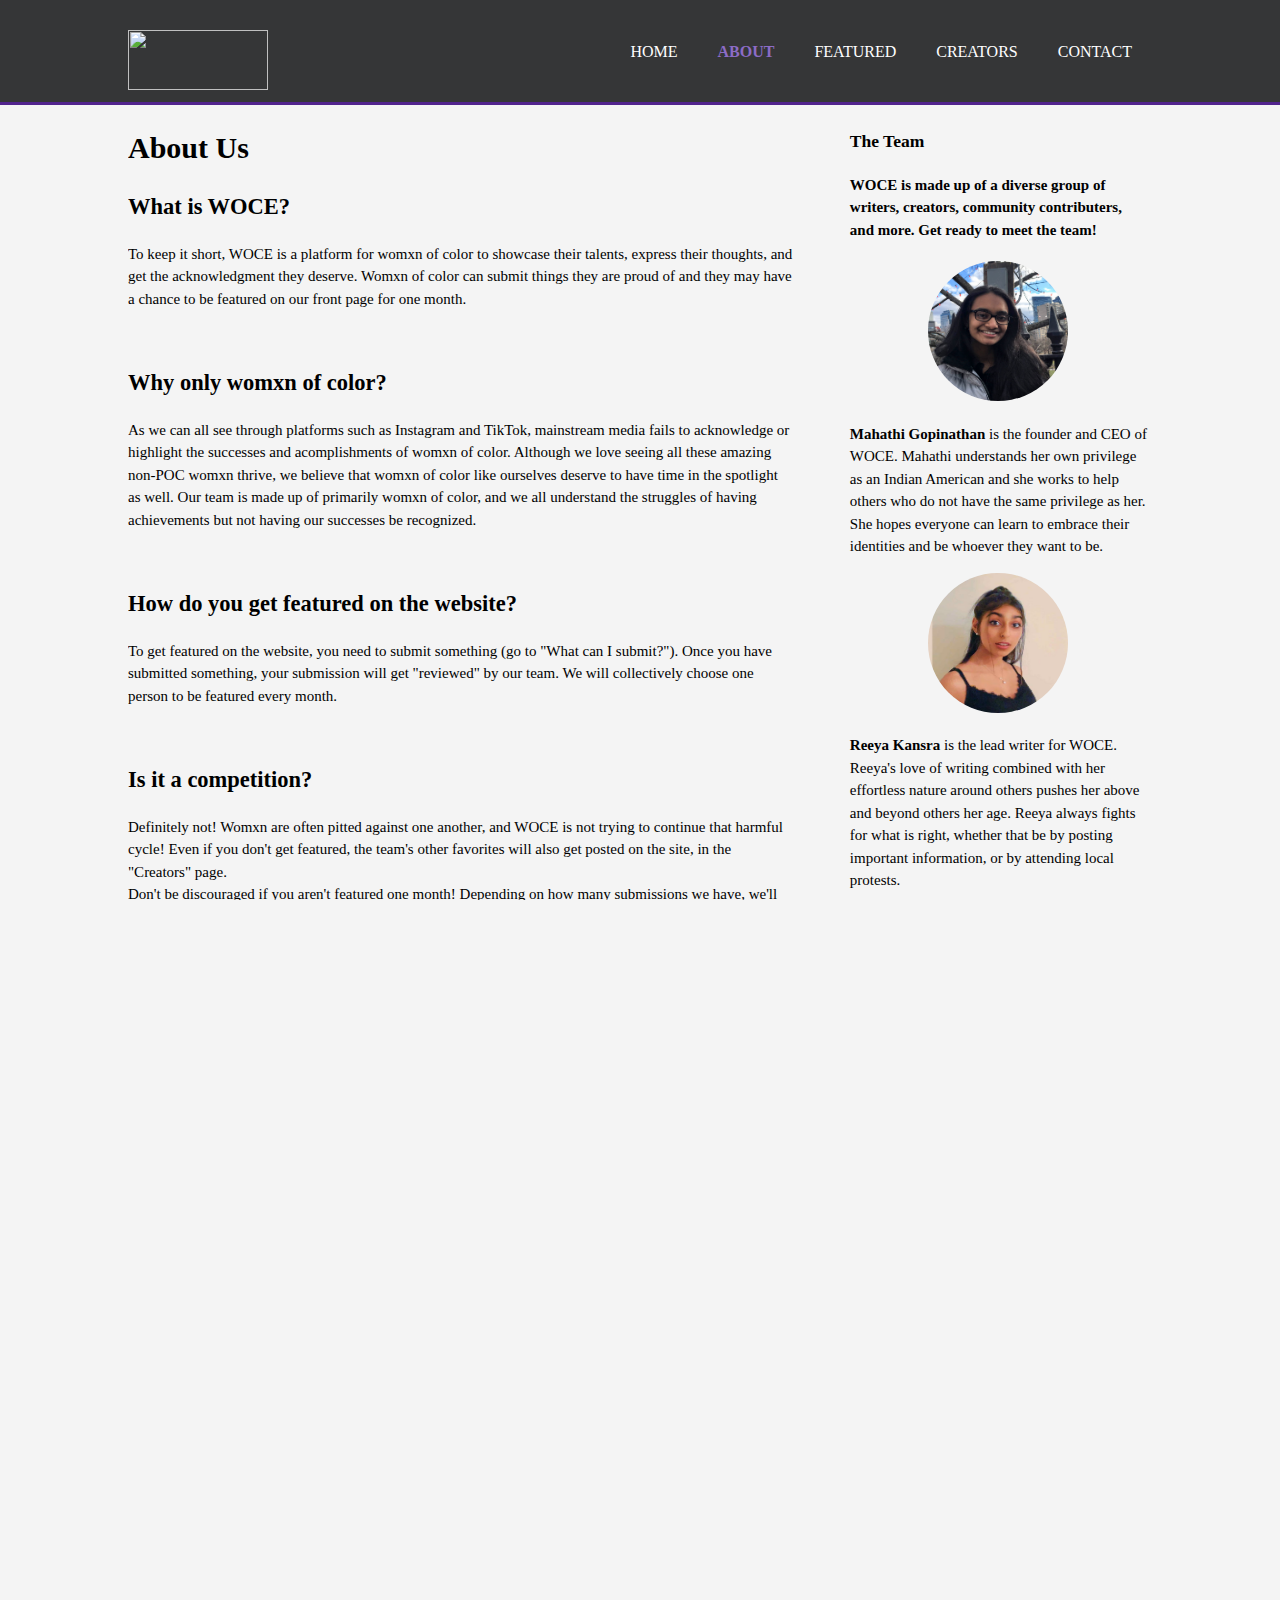
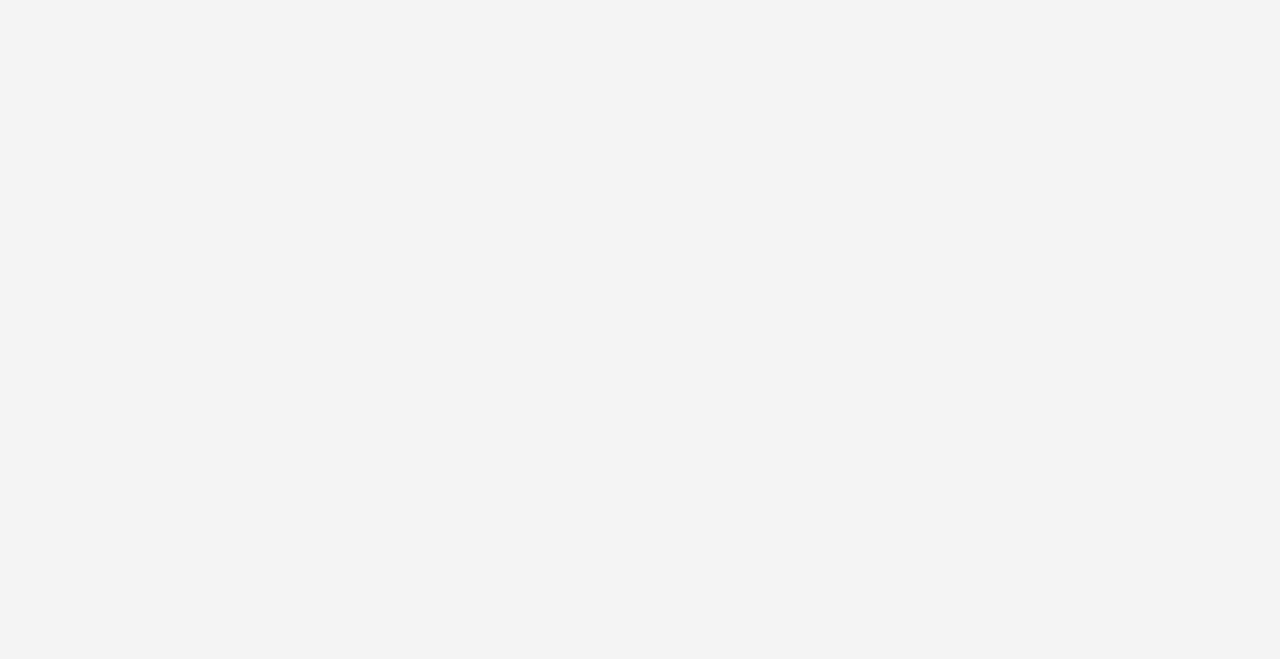
==== about.html @ 63037278 "fix css" ====
<!DOCTYPE html>
<html>
    <head>
        <meta charset="utf-8">
        <meta name="viewport" content="width=device-width">
        <meta name="description" content="WOCE.">
        <meta name="author" content="Mahathi Gopinathan">
        <title>WOCE. | About</title>
        <link rel="stylesheet" href="styles.css">
    </head>
    <body>
        <header>
            <div class="container">
                <div id="branding">
                    <a href="index.html">
                    <h1><img src="finlogo.png" height="60" width="140"></a></h1>
                </div>
                <nav>
                    <ul>
                        <li><a href="index.html">Home</a></li>
                        <li class="current"><a href="about.html">About</a></li>
                        <li><a href="featured.html">Featured</a></li>
                        <li><a href="creators.html">Creators</a></li>
                        <li><a href="contact.html">Contact</a></li>
                        
                    </ul>
                </nav>
            </div>
        </header>

        <section class="main">
            <div class="container">
                <article id="main-col">
                    <h1 class="page-title">
                        About Us
                    </h1>

                    <h2>What is WOCE?</h2>
        <p>To keep it short, WOCE is a platform for womxn of color to showcase their talents, express their thoughts, and get the acknowledgment they deserve. Womxn of color can submit things they are proud of and they may have a chance to be featured on our front page for one month.</p>
        <br>
                    <h2>Why only womxn of color?</h2>
        <p>As we can all see through platforms such as Instagram and TikTok, mainstream media fails to acknowledge or highlight the successes and acomplishments of womxn of color. Although we love seeing all these amazing non-POC womxn thrive, we believe that womxn of color like ourselves deserve to have time in the spotlight as well. Our team is made up of primarily womxn of color, and we all understand the struggles of having achievements but not having our successes be recognized.</p>
        <br>
        <h2>How do you get featured on the website?</h2>
        <p>To get featured on the website, you need to submit something (go to "What can I submit?"). Once you have submitted something, your submission will get "reviewed" by our team. We will collectively choose one person to be featured every month.</p>
        <br>
        <h2>Is it a competition?</h2>
        <p>Definitely not! Womxn are often pitted against one another, and WOCE is not trying to continue that harmful cycle! Even if you don't get featured, the team's other favorites will also get posted on the site, in the "Creators" page. <br>
            Don't be discouraged if you aren't featured one month! Depending on how many submissions we have, we'll be trying to not repeat the same person two months in a row.</p>
            <br>
        <h2>Who can submit?</h2>
        <p>Anyone can submit, regardless of their race or gender. Women of color will be the ones who are most likely to be featured (and non-binary, genderqueer, gender fluid, and gender neutral individuals). To have a higher chance of being featured, check out our <a href="https://www.instagram.com/woce.womxn/">Instagram page</a> for prompts, topics, and more!</p>
        <br>
        <h2>What can I submit?</h2>
        <p>You can submit almost anything that you are proud of! As long as you feel your submission best represents you, your culture, however you identify yourself, or your accomplishments, all of your submissions are valid! Here are some examples: <br><br>
        - Writing (i.e. articles, poems, essays, etc.) <br>
    - Videos (i.e. dancing, singing, playing instruments, drawing/painting, playing sports, etc.) <br>
- Audio files (i.e. recordings of you singing, recordings of you playing instruments, interviews, etc.) <br>
- Artwork (i.e. paintings, drawings, digital art, etc.) <br> <br>
If you have any questions, don't hesitate to contact us!</p>
                </article>
                <aside id="sidebar">
                    <div class="dark">
                        <h3>The Team</h3>
                        <h4>WOCE is made up of a diverse group of writers, creators, community contributers, and more. Get ready to meet the team!</h4>

                        <p style="text-align:center;"><img class="circular--square" src="IMG_6537 copy.JPG" alt="Mahathi Gopinathan" width="140" height="140"></p>
                        <p><b>Mahathi Gopinathan</b> is the founder and CEO of WOCE. Mahathi understands her own privilege as an Indian American and she works to help others who do not have the same privilege as her. She hopes everyone can learn to embrace their identities and be whoever they want to be.</p> 
                        <p style="text-align:center;"><img class="circular--square" src="reeya.png" alt="Reeya Kansra" width="140" height="140"></p>
                        <p><b>Reeya Kansra</b> is the lead writer for WOCE. Reeya's love of writing combined with her effortless nature around others pushes her above and beyond others her age. Reeya always fights for what is right, whether that be by posting important information, or by attending local protests.</p>
                        <p style="text-align:center;"><img class="circular--square" src="kaylaa.jpeg" alt="Kayla Nguyen" width="140" height="140"></p>
                        <p><b>Kayla Nguyen</b> is part of the WOCE Graphic Design team. Her mission is to educate and inspire people that anything is possible. She advocates for all women of color and wants to see their achievements acknowledged and commended.</p>
                        <p style="text-align:center;"><img class="circular--square" src="kat.jpg" alt="Katrina Truong" width="140" height="140"></p>
                        <p><b>Katrina Truong</b> is a part of the Outreach team for WOCE, reaching out to women of color to showcase the power and strength they hold, especially since they are most often overlooked. With a vibrant and loving personality, she emphasizes how important it is for people to be comfortable with who they are and love themselves.</p>
                        <p style="text-align:center;"><img class="circular--square" src="Meghan.JPG" alt="Meghan Spirito" width="140" height="140"></p>
                        <p><b>Meghan Spirito</b> is part of the Education team for WOCE. She researches womxn of color for WOCE Wednesdays to showcase the importance of these women throughout history, most of whom have been overlooked at some point or another. Meghan believes that awareness starts from gaining information and hopes that we can shine a light on women of color and their achievements.</p> 
                        <p style="text-align:center;"><img class="circular--square" src="ananyaa.jpg" alt="Ananya Arvind" width="140" height="140"></p>
                        <p><b>Ananya Arvind</b> is part of the WOCE Graphic Design Team. Through WOCE, she hopes to empower womxn of color to not be afraid to be themselves. By acknowledging their talents, she hopes to show the world how amazing womxn of color truly are.</p> 
                    </div>
                </aside>
            </div>
        </section>

        <footer>
            <p>WOCE, Copyright &copy; 2020</p>
        </footer>
    </body>
</html>
---- styles.css ----
html,body
{
    width: 100%;
    height: 100%;
    margin: 0px;
    padding: 0px;
    overflow-x: hidden; 
}

body .about {
    width: 100%;
    height: 100%;
    margin: 0px;
    padding: 0px;
    overflow-x: hidden; 
}

body{
    font: 15px/1.5 Lucida Bright, Helvetica sans-serif;
    padding: 0;
    margin: 0;
    background-color: #f4f4f4;
}

.container{
    width: 80%;
    margin: auto;
    overflow: hidden;
}

ul{
    margin: 0;
    padding: 0;
}

/* Header */
header{
    background: #353637;
    color: #ffffff;
    /*text-align: center;*/
    padding-top: 30px;
    min-height: 70px;
    border-bottom: #51238d 3px solid;
}

header a{
    color: #ffffff;
    text-decoration: none;
    text-transform: uppercase;
    font-size: 16px;
    /*float: center;
    text-align: center;*/
}

header li{
    float: left;
    display: inline;
    padding: 0 20px 0 20px;
}

header #branding{
    float: left;
}

header #branding h1{
    margin: 0;
}

header nav{
    float: right;
    margin-top: 10px;
}

header .highlight, header .current a{
    color: #8C6CC6;
    font-weight: bold;
}

header a:hover{
    color: #cccccc;
    font-weight: bold;
}

/* Showcase */
.rw-wrapper {
    width: 60%;
    position: relative; left: 200px;
    margin: 110px auto 0 auto;
    font-family: 'Bree Serif';
    padding: 10px;
}

.rw-sentence {
    margin: 0;
    text-align: left;
    text-shadow: 1px 1px 1px rgba(255,255,255,0.8)
}

.rw-sentence span{
    color: rgb(147, 104, 175);
    White-space: nowrap;
    font-size: 120%;
    font-weight: normal;
}

.rw-words {
    display: inline;
    text-indent: 10px;
}

.rw-words span{
    position: absolute;
    opacity: 0%;
    overflow: hidden;
    width: 50%;
    color: #000000;
}

.rw-words-1 span{
    animation: rotateWordsFirst 18s linear infinite 0s;
}
.rw-words-2 span{
    animation: rotateWordsSecond 18s linear infinite 0s;
}
/*.rw-words span:nth-child(2) {
    animation-delay: 0s;
    color: #868585;
}
.rw-words span:nth-child(3) {
    animation-delay: 6s;
    color: #5a5a5a;
}
.rw-words span:nth-child(4) { 
	animation-delay: 9s; 
    color: rgb(85, 84, 84);
}
.rw-words span:nth-child(5) {
    animation-delay: 12s;
    color: rgb(59, 59, 59);
}
.rw-words span:nth-child(6) {
    animation-delay: 15s;
    color: rgb(0, 0, 0);
}*/

/*@keyframes rotateWordsFirst {
    0% { opacity: 1; animation-timing-function: easi-in; height: 0px; }
    8% { opacity: 1; height: 60px; }
    19% { opacity: 1; height: 60px; }
    25% { opacity: 0; height: 60px; }
    100% { opacity: 0; }
}

@keyframes rotateWordsSecond {
    0% { opacity: 1; animation-timing-function: ease-in; width: 0px; }
    10% { opacity: 0.3; width: 0px; }
	20% { opacity: 1; width: 100%; }
    27% { opacity: 0; width: 100%; }
    100% { opacity: 0; }
}*/

/* Newsletter */
#newsletter{
    padding: 15px;
    color: #ffffff;
    background: #353637;
}

#newsletter h1{
    float: left;
}

#newsletter form{
    float: right;
    margin-top: 15px;
}

#newsletter input[type="email"]{
    padding: 4px;
    height: 25px;
    width: 250px;
}

.button_1{
    height: 38px;
    background: #cccccc;
    border: 0;
    padding-left: 20px;
    padding-right: 20px;
    color: #353637;
}

footer{
    padding: 20px;
    margin-top: 20px;
    color: #ffffff;
    background-color: #200d38;
    text-align: center;
}

/* Slideshow */
*,
*::before,
*::after { box-sizing: border-box; }

.card {
  position: relative; 
  
  width: 500px;
  height: 350px;
  overflow: hidden;

  border-radius: 5px;
  box-shadow: 0px 4px 10px rgba(0, 0, 0, 0.3);
}

/*Light blue cover above the slide show*/
.card::after {
  content: '';
  position: absolute; 
  left: 0;
  top: 0;
  z-index: 900;

  display: block;
  width: 100%;
  height: 100%;

  background-color: rgba(140, 22, 114, 0.116);
}

.card_part {
  position: absolute;
  top: 0;
  left: 0;
  z-index: 7;

  display: flex;
  align-items: center;
  width: 100%;
  height: 100%;
  
  transform: translateX( 700px );
  background-image: url( https://live.staticflickr.com/65535/50332445632_99ec904e09_z.jpg );
  
  animation: opaqTransition 28s cubic-bezier(0, 0, 0, 0.97) infinite;
}


.card_part.card_part-two {
  z-index: 6;
  background-image: url( https://live.staticflickr.com/65535/50331320428_4d77da9144_z.jpg );
  animation-delay: 7s;
}

.card_part.card_part-three {
  z-index: 5;
  background-image: url( https://github.com/Flat-Pixels/assets_hosting/blob/master/picture_slides/3.jpg?raw=true );
  animation-delay: 14s;
}

.card_part.card_part-four {
  z-index: 4;
  background-image: url( https://github.com/Flat-Pixels/assets_hosting/blob/master/picture_slides/4.jpg?raw=true );
  animation-delay: 21s;
}


@keyframes opaqTransition {
  3% { transform: translateX( 0 ); }
  25% { transform: translateX( 0 ); }
  28% { transform: translateX( -700px ); }
  100% { transform: translateX( -700px ); }
}

/* Responsiveness */

@media(max-width: 768px){
    header #branding,
    header nav,
    header nav li,
    #newsletter h1,
    #newsletter form,
    #boxes .box,
    article#main-col,
    aside#sidebar {
        float: none;
        text-align: center;
        width: 100%;
    }

    header{
        padding-bottom: 20px;
    }

    #showcase h1{
        margin-top: 40px;
    }

    #newsletter button{
        display: block;
        width: 100%;
    }

    #newsletter form input[type="email"] {
        width: 100%;
        margin-bottom: 5px;
    }
}

/* Team Photos */
.circular--square {
    border-top-left-radius: 50% 50%;
    border-top-right-radius: 50% 50%;
    border-bottom-right-radius: 50% 50%;
    border-bottom-left-radius: 50% 50%;
}

/* Sidebar */

aside#sidebar{
    float: right;
    width: 30%;
    padding: 5px;
}

aside#sidebar .contact input, aside#sidebar .contact textarea{
    width: 90%;
    padding: 5px;
}

article#main-col{
    float: left;
    width: 65%;
}

/* picture lightbox */
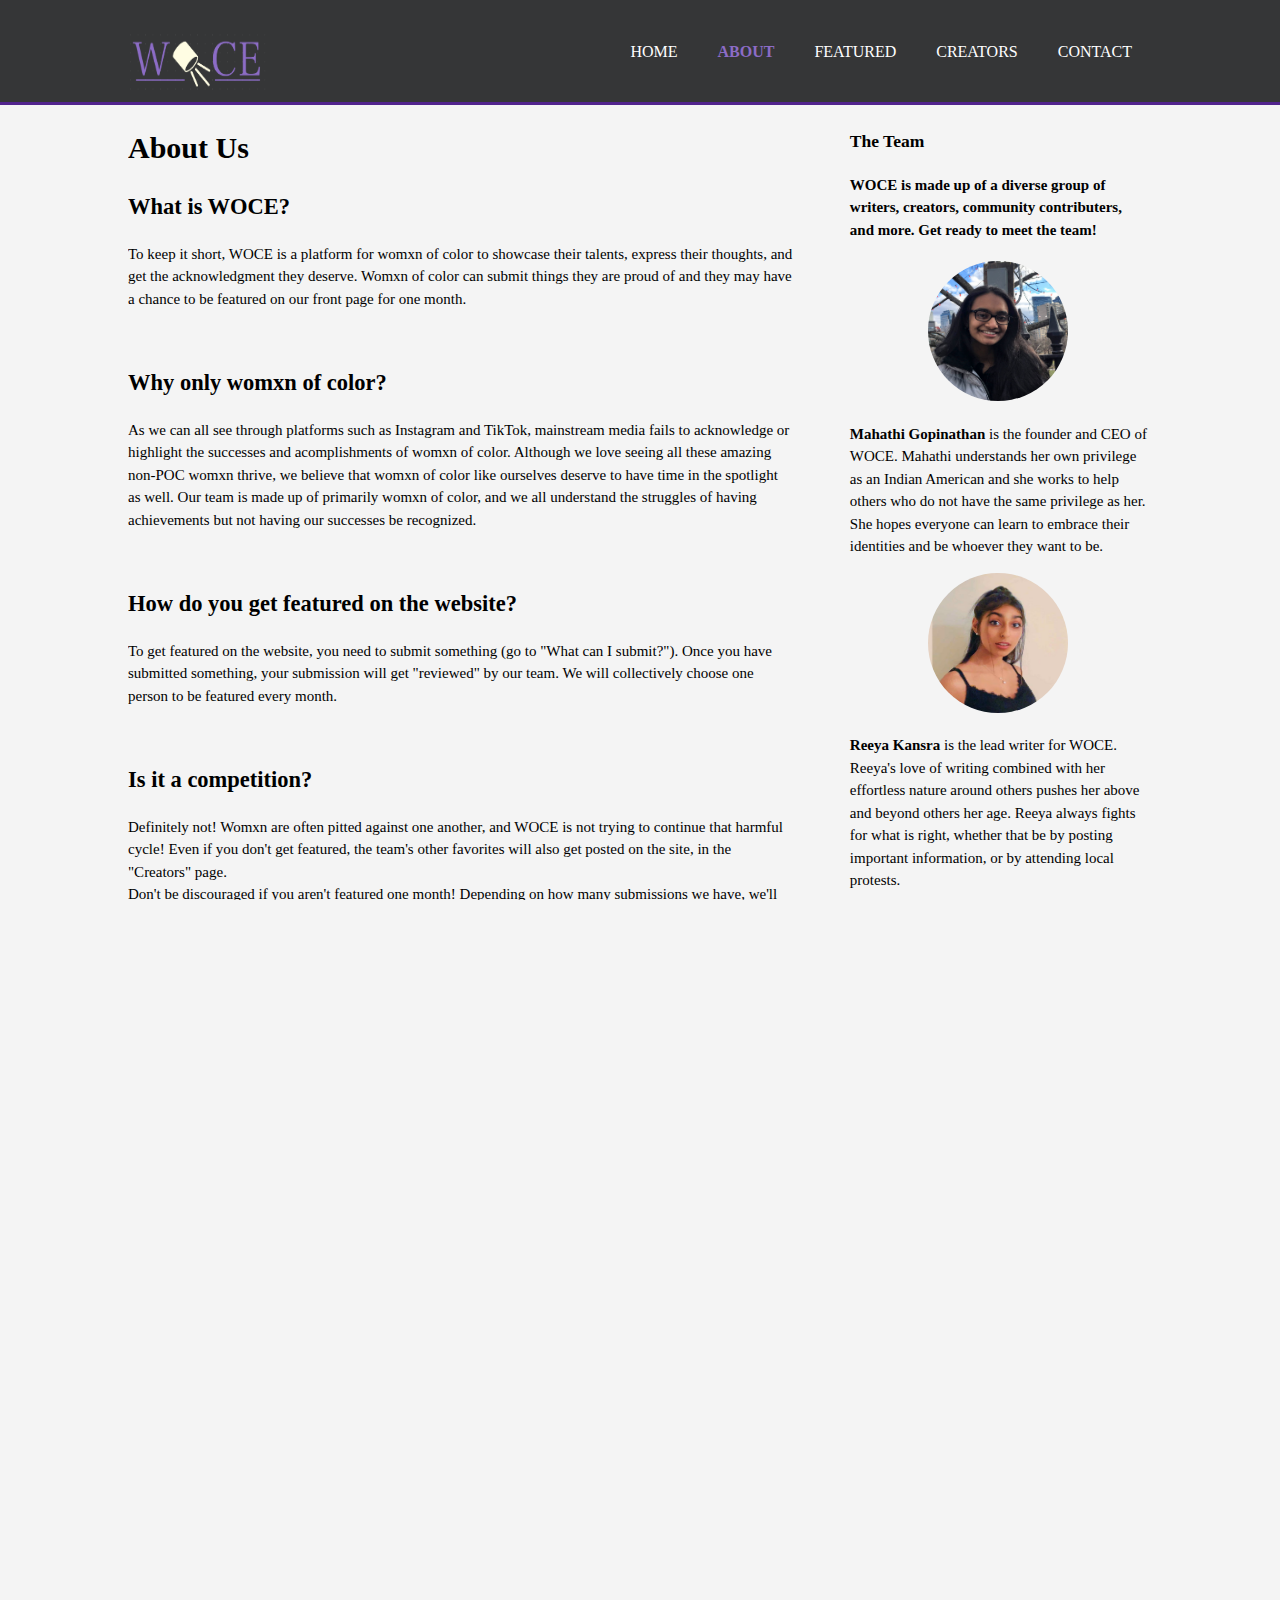
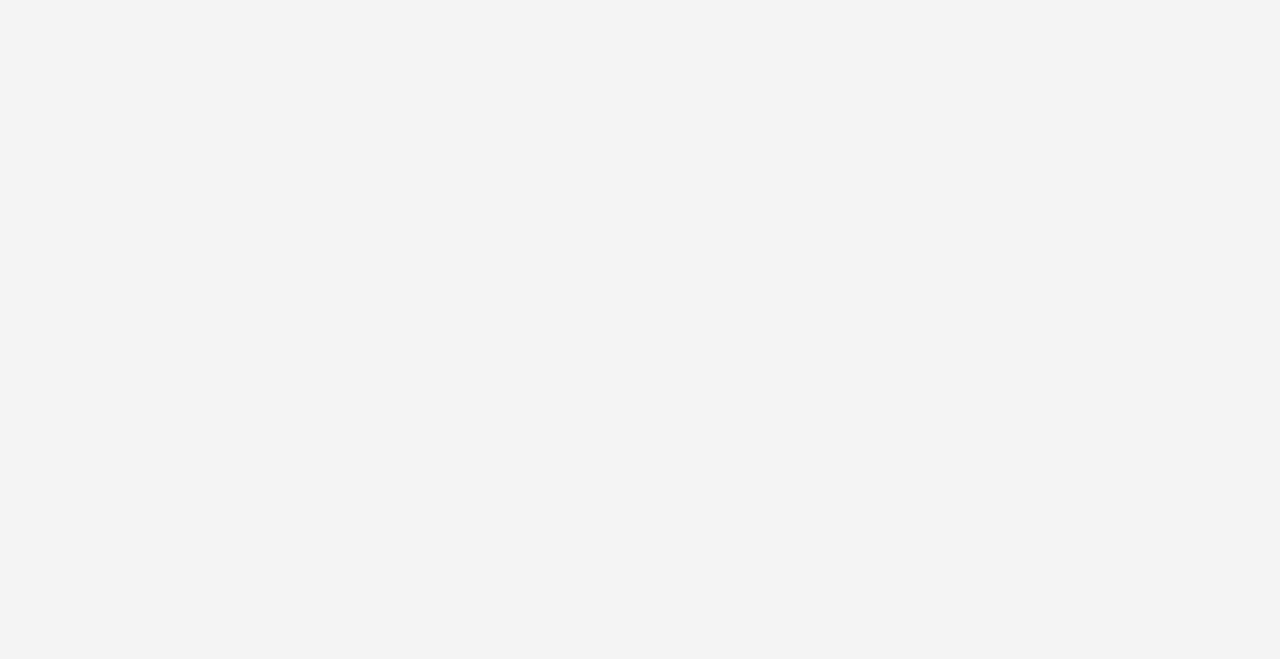
==== commit a74166a5: "change logo" ====
--- a/about.html
+++ b/about.html
@@ -13,7 +13,7 @@
             <div class="container">
                 <div id="branding">
                     <a href="index.html">
-                    <h1><img src="finlogo.png" height="60" width="140"></a></h1>
+                    <h1><img src="logonowords.png" height="60" width="140"></a></h1>
                 </div>
                 <nav>
                     <ul>
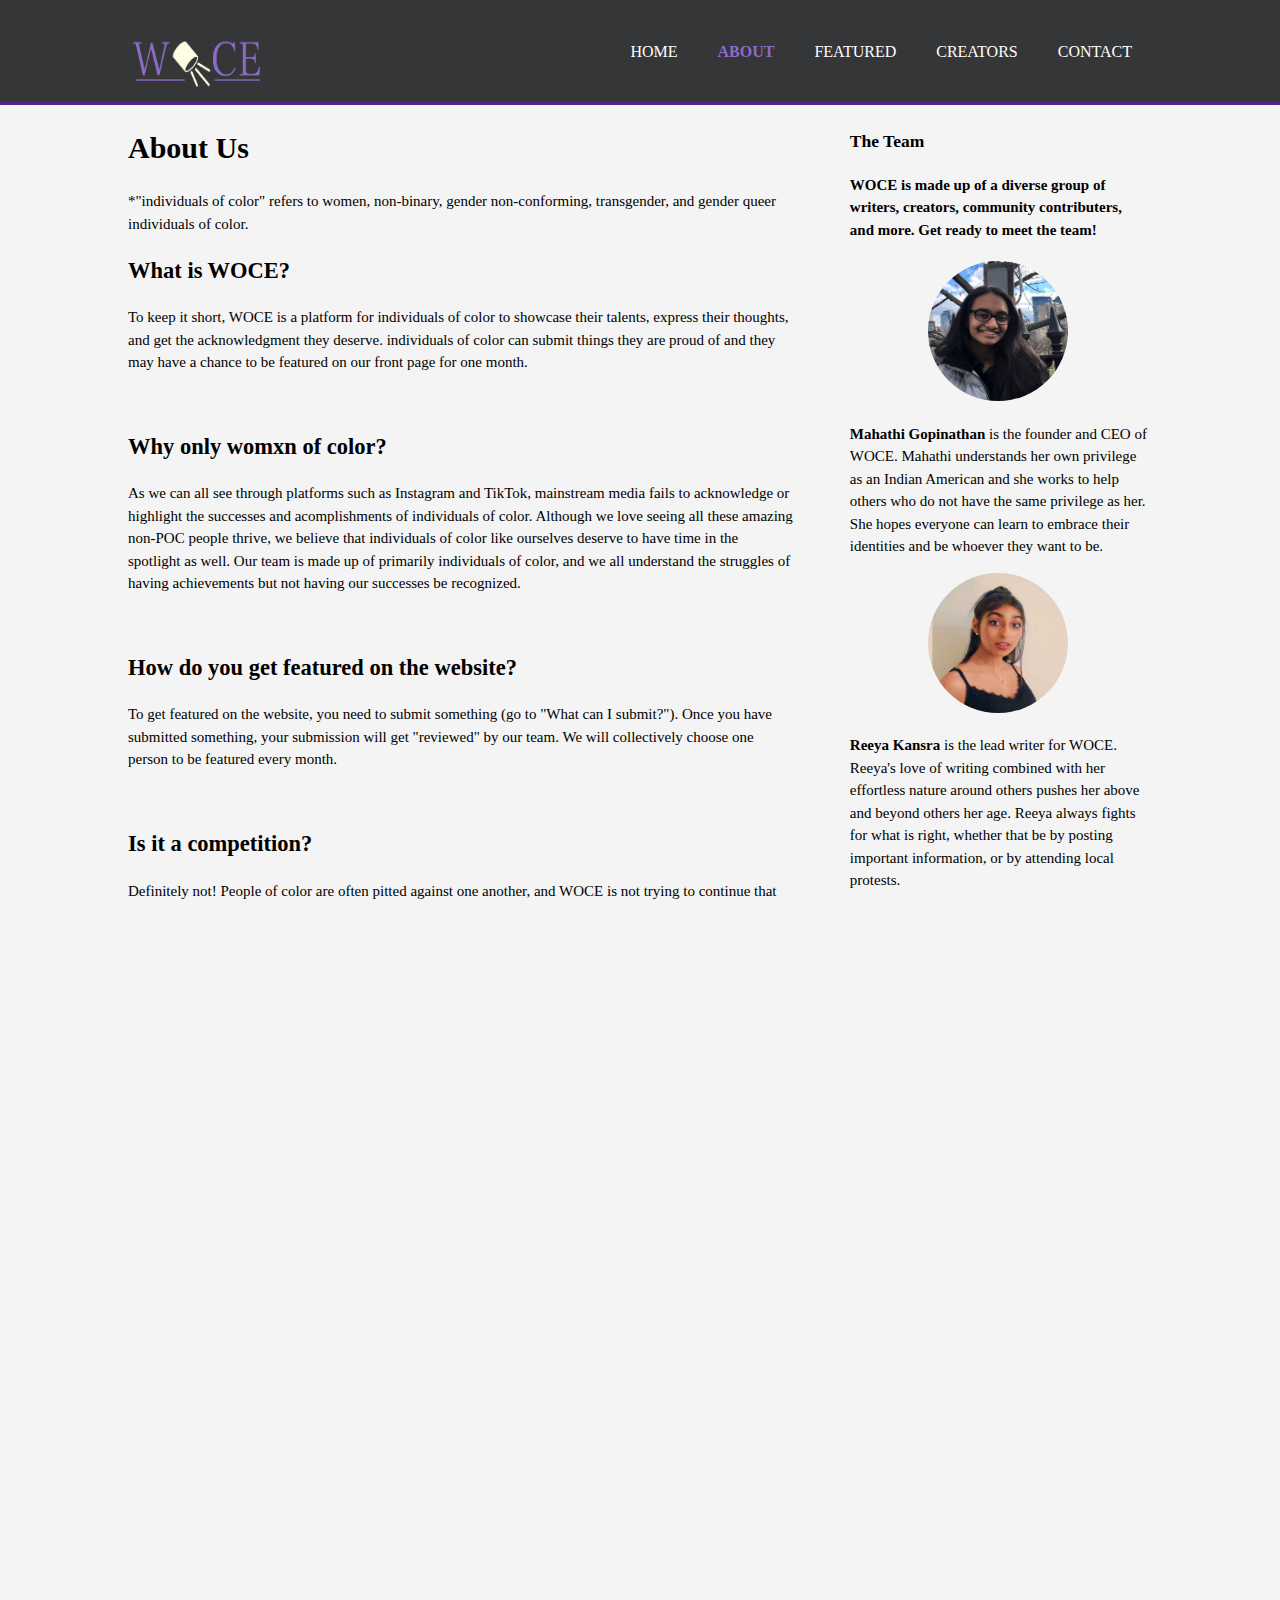
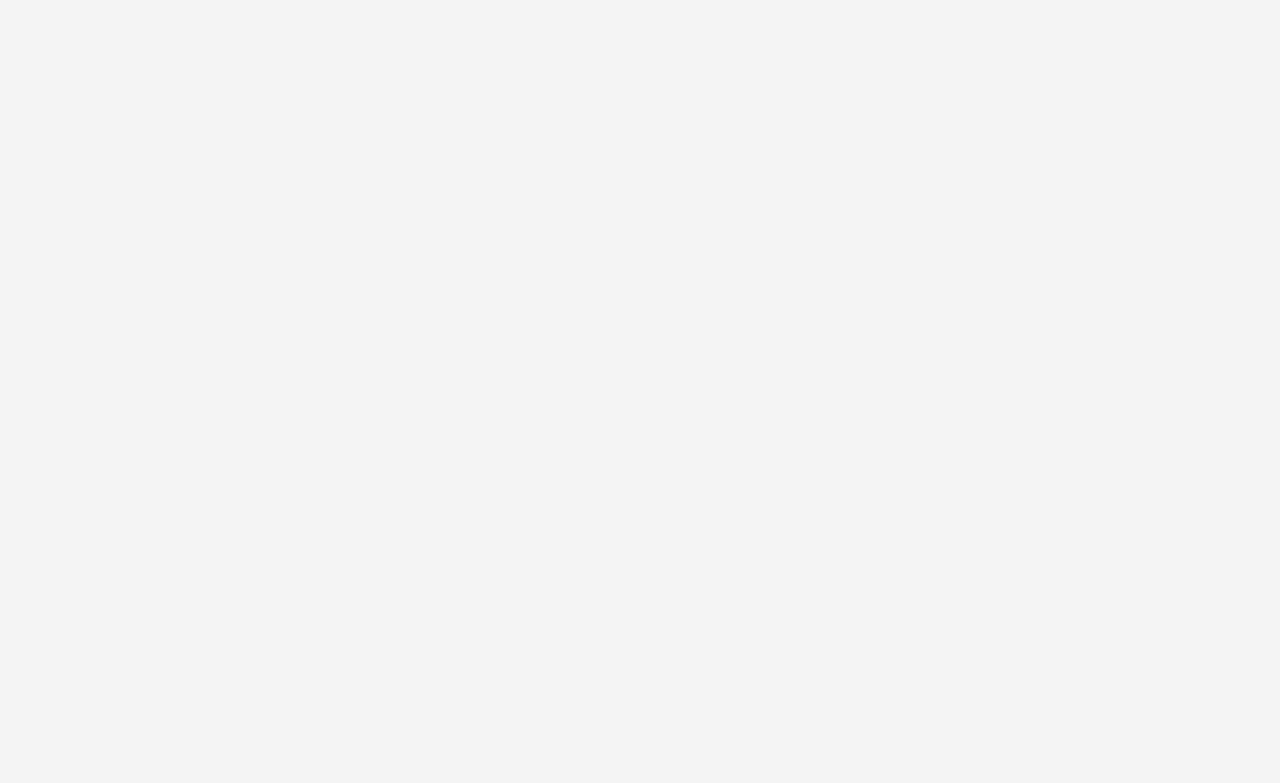
==== commit 387044bc: "Update about.html" ====
--- a/about.html
+++ b/about.html
@@ -34,22 +34,22 @@
                     <h1 class="page-title">
                         About Us
                     </h1>
-
+                    <p>*"individuals of color" refers to women, non-binary, gender non-conforming, transgender, and gender queer individuals of color.</p>
                     <h2>What is WOCE?</h2>
-        <p>To keep it short, WOCE is a platform for womxn of color to showcase their talents, express their thoughts, and get the acknowledgment they deserve. Womxn of color can submit things they are proud of and they may have a chance to be featured on our front page for one month.</p>
+        <p>To keep it short, WOCE is a platform for individuals of color to showcase their talents, express their thoughts, and get the acknowledgment they deserve. individuals of color can submit things they are proud of and they may have a chance to be featured on our front page for one month.</p>
         <br>
                     <h2>Why only womxn of color?</h2>
-        <p>As we can all see through platforms such as Instagram and TikTok, mainstream media fails to acknowledge or highlight the successes and acomplishments of womxn of color. Although we love seeing all these amazing non-POC womxn thrive, we believe that womxn of color like ourselves deserve to have time in the spotlight as well. Our team is made up of primarily womxn of color, and we all understand the struggles of having achievements but not having our successes be recognized.</p>
+        <p>As we can all see through platforms such as Instagram and TikTok, mainstream media fails to acknowledge or highlight the successes and acomplishments of individuals of color. Although we love seeing all these amazing non-POC people thrive, we believe that individuals of color like ourselves deserve to have time in the spotlight as well. Our team is made up of primarily individuals of color, and we all understand the struggles of having achievements but not having our successes be recognized.</p>
         <br>
         <h2>How do you get featured on the website?</h2>
         <p>To get featured on the website, you need to submit something (go to "What can I submit?"). Once you have submitted something, your submission will get "reviewed" by our team. We will collectively choose one person to be featured every month.</p>
         <br>
         <h2>Is it a competition?</h2>
-        <p>Definitely not! Womxn are often pitted against one another, and WOCE is not trying to continue that harmful cycle! Even if you don't get featured, the team's other favorites will also get posted on the site, in the "Creators" page. <br>
+        <p>Definitely not! People of color are often pitted against one another, and WOCE is not trying to continue that harmful cycle! Even if you don't get featured, all creators will also get posted on the site, in the "Creators" page. <br>
             Don't be discouraged if you aren't featured one month! Depending on how many submissions we have, we'll be trying to not repeat the same person two months in a row.</p>
             <br>
         <h2>Who can submit?</h2>
-        <p>Anyone can submit, regardless of their race or gender. Women of color will be the ones who are most likely to be featured (and non-binary, genderqueer, gender fluid, and gender neutral individuals). To have a higher chance of being featured, check out our <a href="https://www.instagram.com/woce.womxn/">Instagram page</a> for prompts, topics, and more!</p>
+        <p>Anyone can submit, regardless of their race or gender. Individuals of color will be the ones who are most likely to be featured. To have a higher chance of being featured, check out our <a href="https://www.instagram.com/woce.organization/">Instagram page</a> for prompts, topics, and more!</p>
         <br>
         <h2>What can I submit?</h2>
         <p>You can submit almost anything that you are proud of! As long as you feel your submission best represents you, your culture, however you identify yourself, or your accomplishments, all of your submissions are valid! Here are some examples: <br><br>
@@ -69,13 +69,13 @@
                         <p style="text-align:center;"><img class="circular--square" src="reeya.png" alt="Reeya Kansra" width="140" height="140"></p>
                         <p><b>Reeya Kansra</b> is the lead writer for WOCE. Reeya's love of writing combined with her effortless nature around others pushes her above and beyond others her age. Reeya always fights for what is right, whether that be by posting important information, or by attending local protests.</p>
                         <p style="text-align:center;"><img class="circular--square" src="kaylaa.jpeg" alt="Kayla Nguyen" width="140" height="140"></p>
-                        <p><b>Kayla Nguyen</b> is part of the WOCE Graphic Design team. Her mission is to educate and inspire people that anything is possible. She advocates for all women of color and wants to see their achievements acknowledged and commended.</p>
+                        <p><b>Kayla Nguyen</b> is part of the WOCE Graphic Design team. Her mission is to educate and inspire people that anything is possible. She advocates for all individuals of color and wants to see their achievements acknowledged and commended.</p>
                         <p style="text-align:center;"><img class="circular--square" src="kat.jpg" alt="Katrina Truong" width="140" height="140"></p>
-                        <p><b>Katrina Truong</b> is a part of the Outreach team for WOCE, reaching out to women of color to showcase the power and strength they hold, especially since they are most often overlooked. With a vibrant and loving personality, she emphasizes how important it is for people to be comfortable with who they are and love themselves.</p>
+                        <p><b>Katrina Truong</b> is a part of the Outreach team for WOCE, reaching out to individuals of color to showcase the power and strength they hold, especially since they are most often overlooked. With a vibrant and loving personality, she emphasizes how important it is for people to be comfortable with who they are and love themselves.</p>
                         <p style="text-align:center;"><img class="circular--square" src="Meghan.JPG" alt="Meghan Spirito" width="140" height="140"></p>
-                        <p><b>Meghan Spirito</b> is part of the Education team for WOCE. She researches womxn of color for WOCE Wednesdays to showcase the importance of these women throughout history, most of whom have been overlooked at some point or another. Meghan believes that awareness starts from gaining information and hopes that we can shine a light on women of color and their achievements.</p> 
+                        <p><b>Meghan Spirito</b> is part of the Education team for WOCE. She researches individuals of color for WOCE Wednesdays to showcase the importance of these influential figures throughout history, most of whom have been overlooked at some point or another. Meghan believes that awareness starts from gaining information and hopes that we can shine a light on individuals of color and their achievements.</p> 
                         <p style="text-align:center;"><img class="circular--square" src="ananyaa.jpg" alt="Ananya Arvind" width="140" height="140"></p>
-                        <p><b>Ananya Arvind</b> is part of the WOCE Graphic Design Team. Through WOCE, she hopes to empower womxn of color to not be afraid to be themselves. By acknowledging their talents, she hopes to show the world how amazing womxn of color truly are.</p> 
+                        <p><b>Ananya Arvind</b> is part of the WOCE Graphic Design Team. Through WOCE, she hopes to empower individuals of color to not be afraid to be themselves. By acknowledging their talents, she hopes to show the world how amazing individuals of color truly are.</p> 
                     </div>
                 </aside>
             </div>
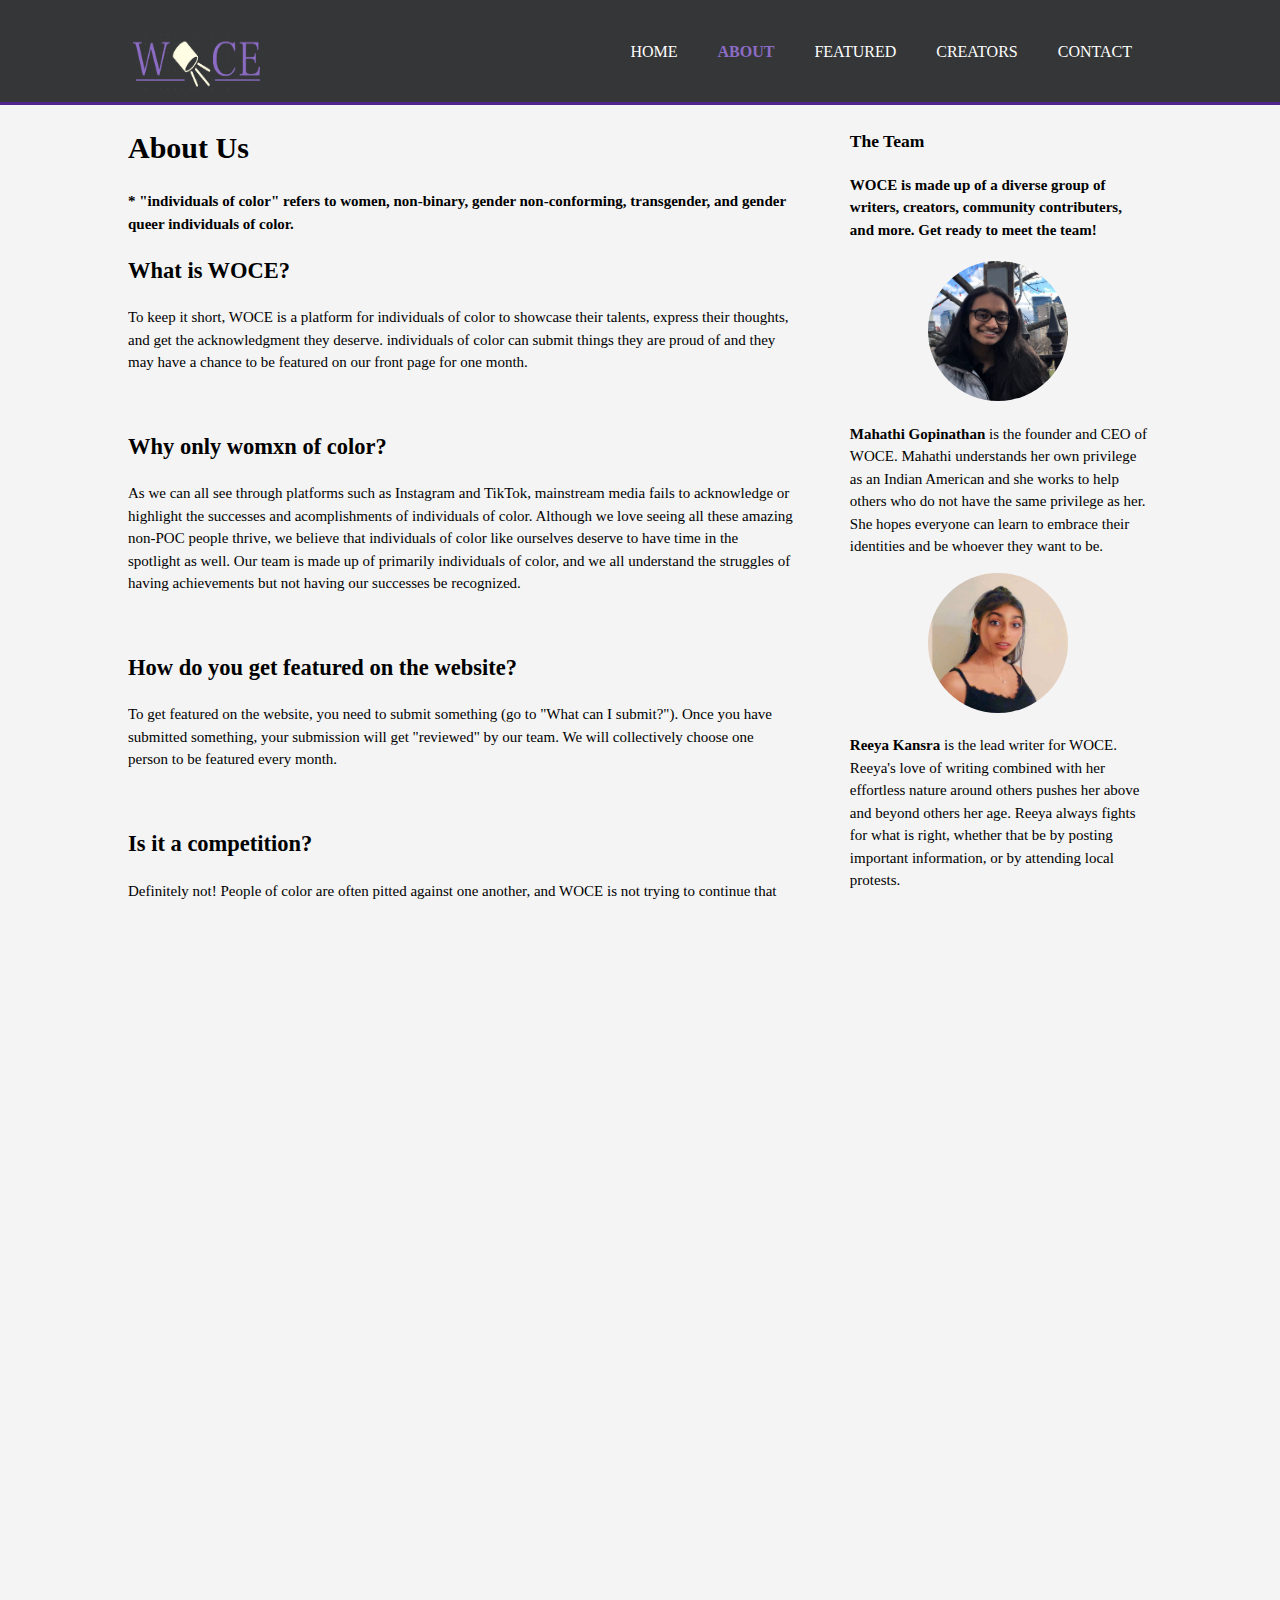
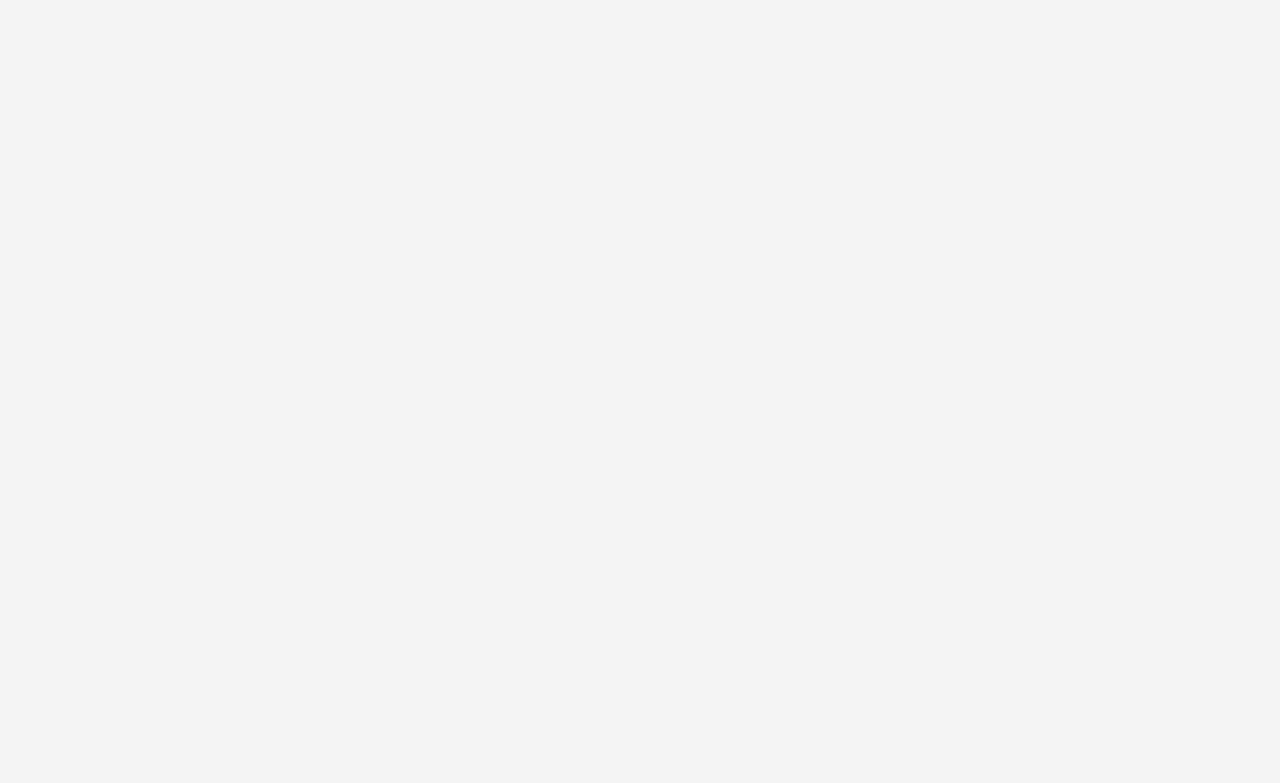
==== commit 7d94aa73: "Update about.html" ====
--- a/about.html
+++ b/about.html
@@ -34,7 +34,7 @@
                     <h1 class="page-title">
                         About Us
                     </h1>
-                    <p>*"individuals of color" refers to women, non-binary, gender non-conforming, transgender, and gender queer individuals of color.</p>
+                    <p><b>* "individuals of color" refers to women, non-binary, gender non-conforming, transgender, and gender queer individuals of color.</b></p>
                     <h2>What is WOCE?</h2>
         <p>To keep it short, WOCE is a platform for individuals of color to showcase their talents, express their thoughts, and get the acknowledgment they deserve. individuals of color can submit things they are proud of and they may have a chance to be featured on our front page for one month.</p>
         <br>
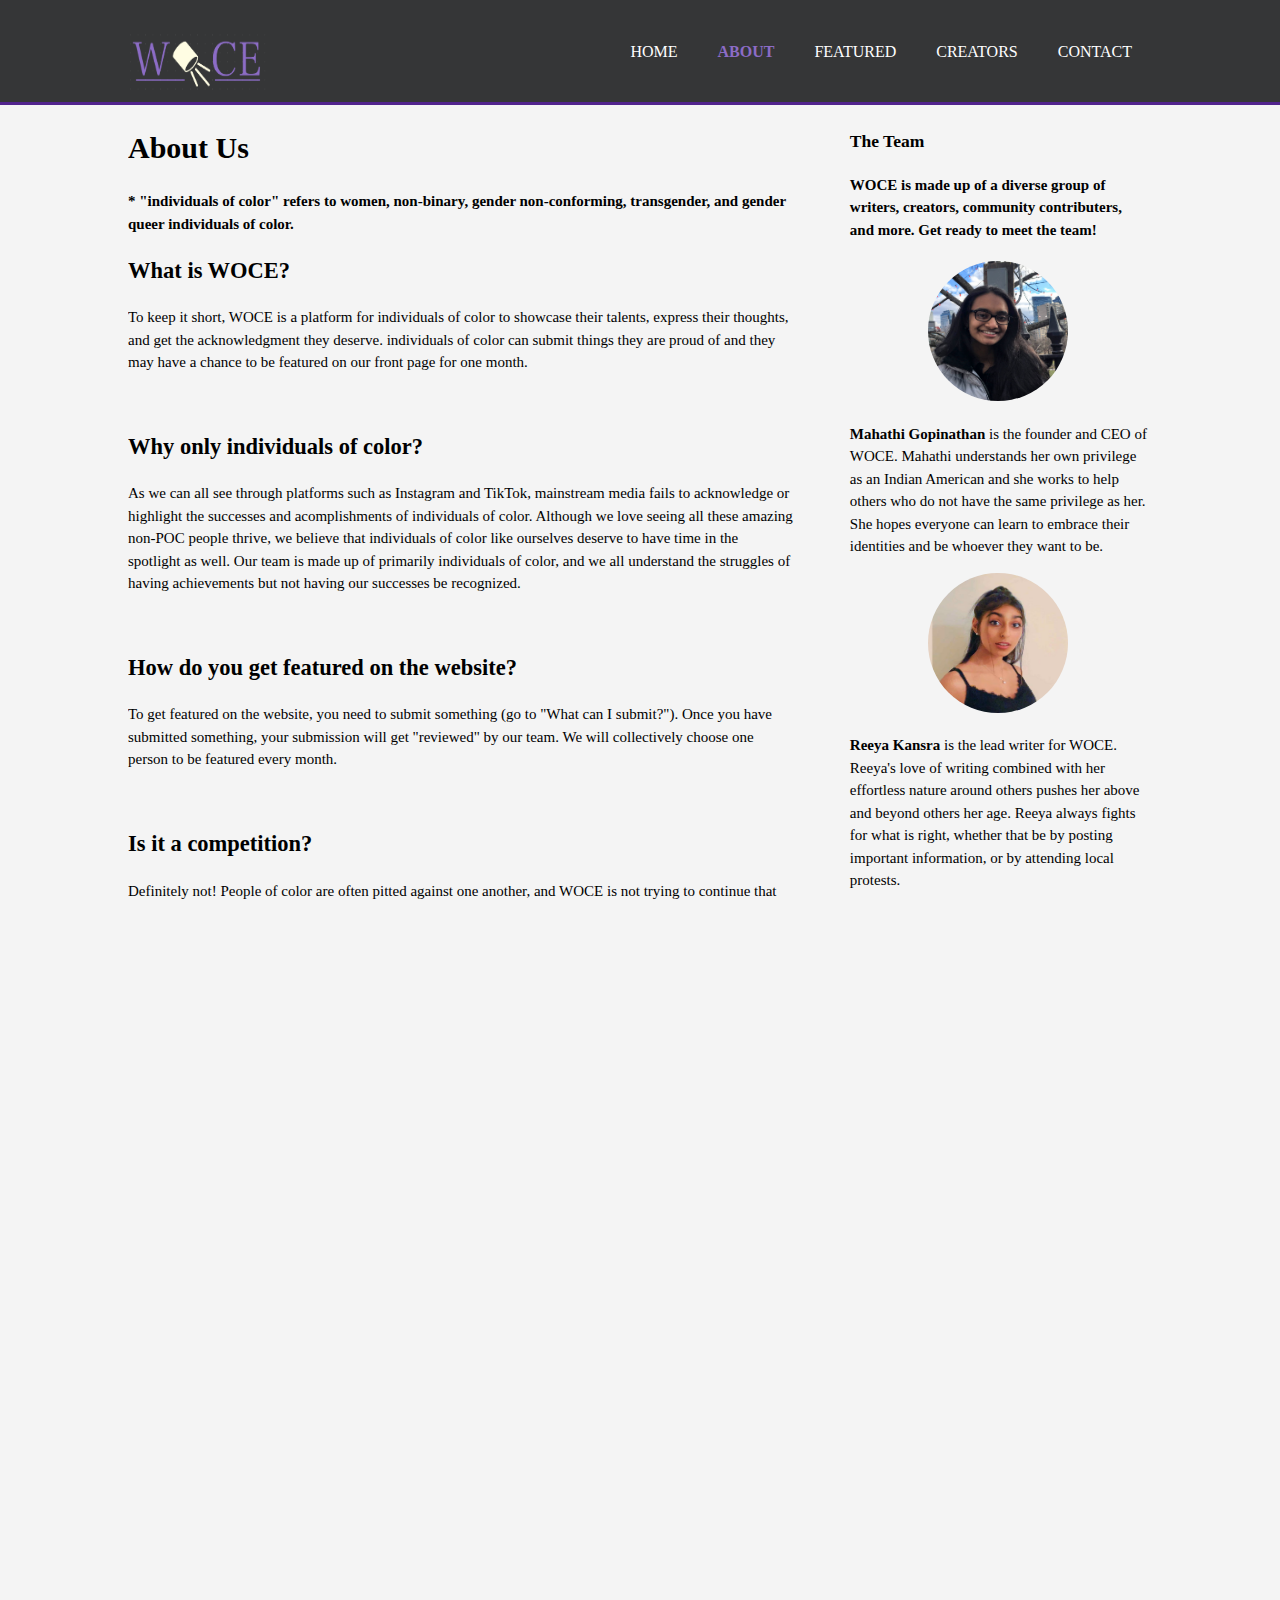
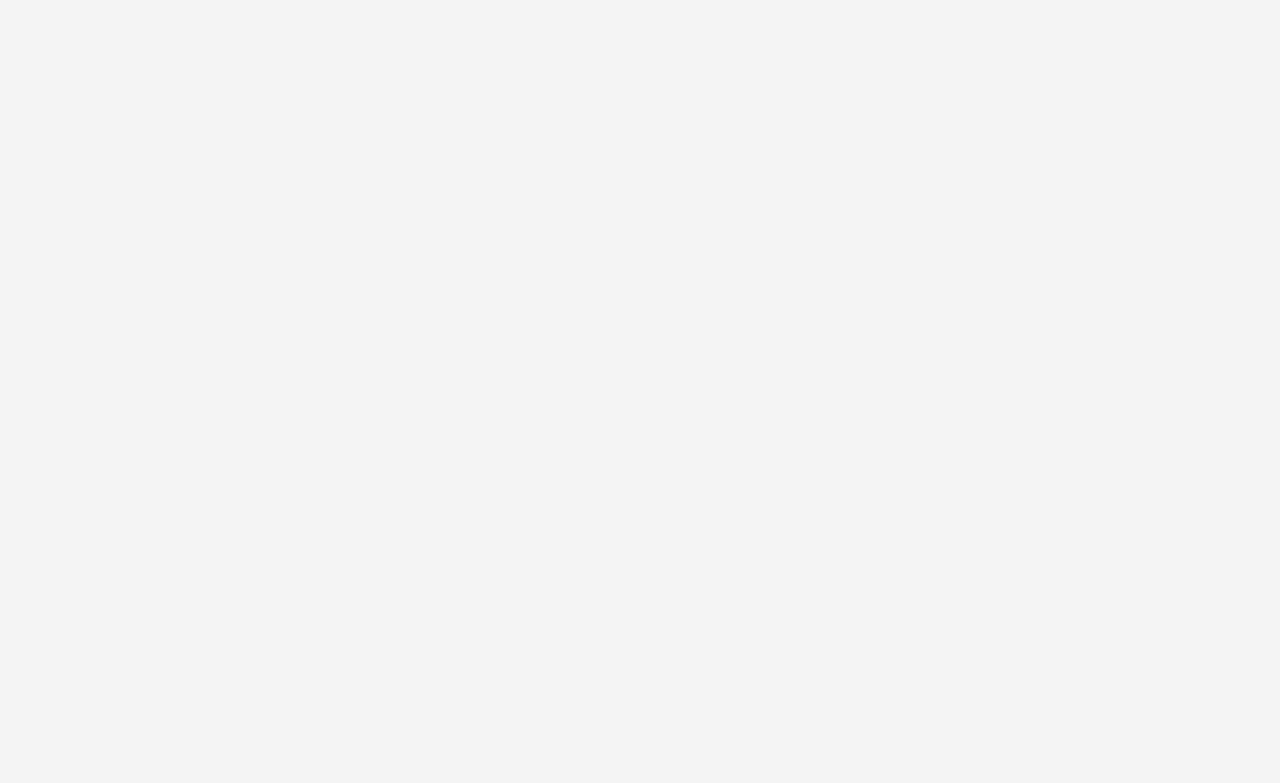
==== commit 38db16e7: "Update about.html" ====
--- a/about.html
+++ b/about.html
@@ -38,7 +38,7 @@
                     <h2>What is WOCE?</h2>
         <p>To keep it short, WOCE is a platform for individuals of color to showcase their talents, express their thoughts, and get the acknowledgment they deserve. individuals of color can submit things they are proud of and they may have a chance to be featured on our front page for one month.</p>
         <br>
-                    <h2>Why only womxn of color?</h2>
+                    <h2>Why only individuals of color?</h2>
         <p>As we can all see through platforms such as Instagram and TikTok, mainstream media fails to acknowledge or highlight the successes and acomplishments of individuals of color. Although we love seeing all these amazing non-POC people thrive, we believe that individuals of color like ourselves deserve to have time in the spotlight as well. Our team is made up of primarily individuals of color, and we all understand the struggles of having achievements but not having our successes be recognized.</p>
         <br>
         <h2>How do you get featured on the website?</h2>
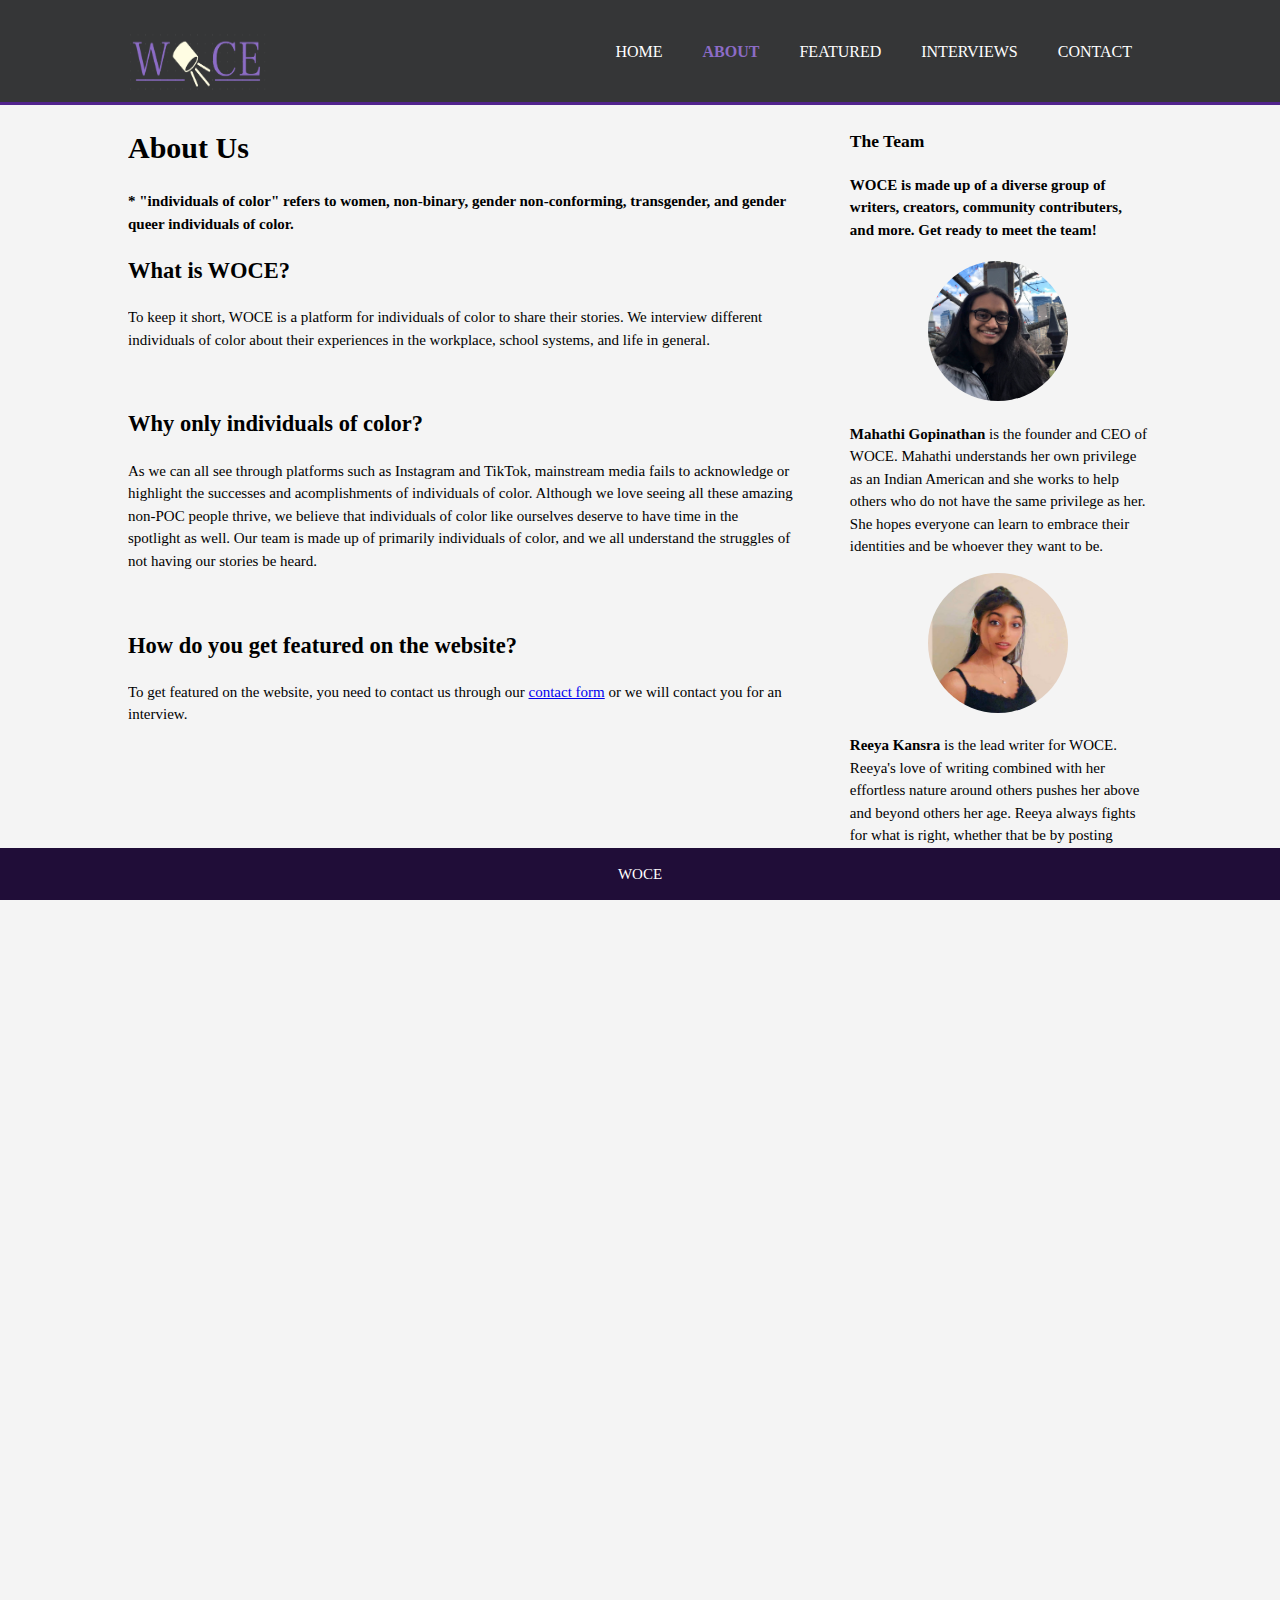
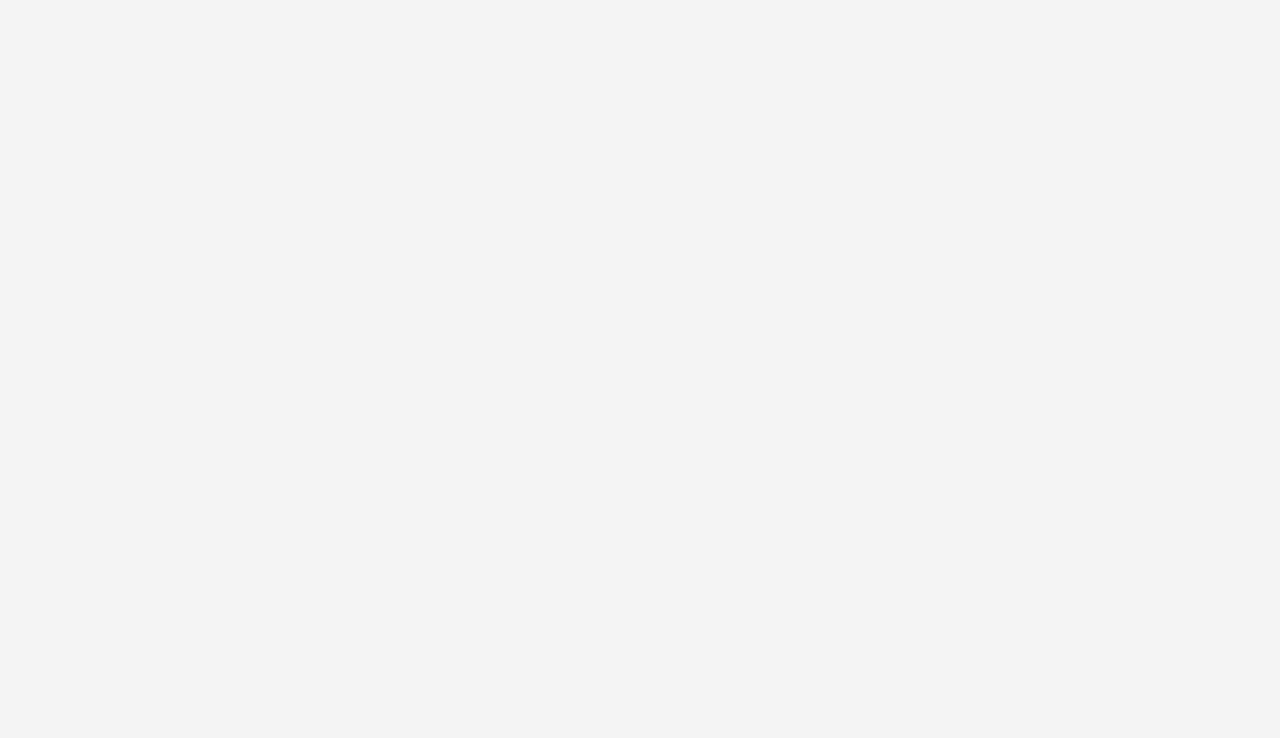
==== commit 34fc68c0: "rebrand" ====
--- a/about.html
+++ b/about.html
@@ -20,7 +20,7 @@
                         <li><a href="index.html">Home</a></li>
                         <li class="current"><a href="about.html">About</a></li>
                         <li><a href="featured.html">Featured</a></li>
-                        <li><a href="creators.html">Creators</a></li>
+                        <li><a href="interviews.html">Interviews</a></li>
                         <li><a href="contact.html">Contact</a></li>
                         
                     </ul>
@@ -36,28 +36,14 @@
                     </h1>
                     <p><b>* "individuals of color" refers to women, non-binary, gender non-conforming, transgender, and gender queer individuals of color.</b></p>
                     <h2>What is WOCE?</h2>
-        <p>To keep it short, WOCE is a platform for individuals of color to showcase their talents, express their thoughts, and get the acknowledgment they deserve. individuals of color can submit things they are proud of and they may have a chance to be featured on our front page for one month.</p>
+                        <p>To keep it short, WOCE is a platform for individuals of color to share their stories. We interview different individuals of color about their experiences in the workplace, school systems, and life in general.</p>
+                        <br>
+                    <h2>Why only individuals of color?</h2>
+                        <p>As we can all see through platforms such as Instagram and TikTok, mainstream media fails to acknowledge or highlight the successes and acomplishments of individuals of color. Although we love seeing all these amazing non-POC people thrive, we believe that individuals of color like ourselves deserve to have time in the spotlight as well. Our team is made up of primarily individuals of color, and we all understand the struggles of not having our stories be heard.</p>
+                        <br>
+        <h2>How do you get featured on the website?</h2>
+        <p>To get featured on the website, you need to contact us through our <a href="https://docs.google.com/forms/d/e/1FAIpQLSefZucg-9ZbzSt_9vUxu7W6zsikn53bIWug5kZ1hhdt85rWFw/viewform?embedded=true">contact form</a> or we will contact you for an interview.</p>
         <br>
-                    <h2>Why only individuals of color?</h2>
-        <p>As we can all see through platforms such as Instagram and TikTok, mainstream media fails to acknowledge or highlight the successes and acomplishments of individuals of color. Although we love seeing all these amazing non-POC people thrive, we believe that individuals of color like ourselves deserve to have time in the spotlight as well. Our team is made up of primarily individuals of color, and we all understand the struggles of having achievements but not having our successes be recognized.</p>
-        <br>
-        <h2>How do you get featured on the website?</h2>
-        <p>To get featured on the website, you need to submit something (go to "What can I submit?"). Once you have submitted something, your submission will get "reviewed" by our team. We will collectively choose one person to be featured every month.</p>
-        <br>
-        <h2>Is it a competition?</h2>
-        <p>Definitely not! People of color are often pitted against one another, and WOCE is not trying to continue that harmful cycle! Even if you don't get featured, all creators will also get posted on the site, in the "Creators" page. <br>
-            Don't be discouraged if you aren't featured one month! Depending on how many submissions we have, we'll be trying to not repeat the same person two months in a row.</p>
-            <br>
-        <h2>Who can submit?</h2>
-        <p>Anyone can submit, regardless of their race or gender. Individuals of color will be the ones who are most likely to be featured. To have a higher chance of being featured, check out our <a href="https://www.instagram.com/woce.organization/">Instagram page</a> for prompts, topics, and more!</p>
-        <br>
-        <h2>What can I submit?</h2>
-        <p>You can submit almost anything that you are proud of! As long as you feel your submission best represents you, your culture, however you identify yourself, or your accomplishments, all of your submissions are valid! Here are some examples: <br><br>
-        - Writing (i.e. articles, poems, essays, etc.) <br>
-    - Videos (i.e. dancing, singing, playing instruments, drawing/painting, playing sports, etc.) <br>
-- Audio files (i.e. recordings of you singing, recordings of you playing instruments, interviews, etc.) <br>
-- Artwork (i.e. paintings, drawings, digital art, etc.) <br> <br>
-If you have any questions, don't hesitate to contact us!</p>
                 </article>
                 <aside id="sidebar">
                     <div class="dark">
@@ -80,9 +66,9 @@
                 </aside>
             </div>
         </section>
-
+        <br><br><br>
         <footer>
-            <p>WOCE, Copyright &copy; 2020</p>
+            <p>WOCE<!--, Copyright &copy; 2020--></p>
         </footer>
     </body>
 </html>--- a/styles.css
+++ b/styles.css
@@ -191,8 +191,10 @@
 }
 
 footer{
-    padding: 20px;
-    margin-top: 20px;
+    position: fixed;
+    left: 0;
+    bottom: 0;
+    width: 100%;
     color: #ffffff;
     background-color: #200d38;
     text-align: center;
@@ -334,4 +336,4 @@
     width: 65%;
 }
 
-/* picture lightbox */
+/* footer fixed */
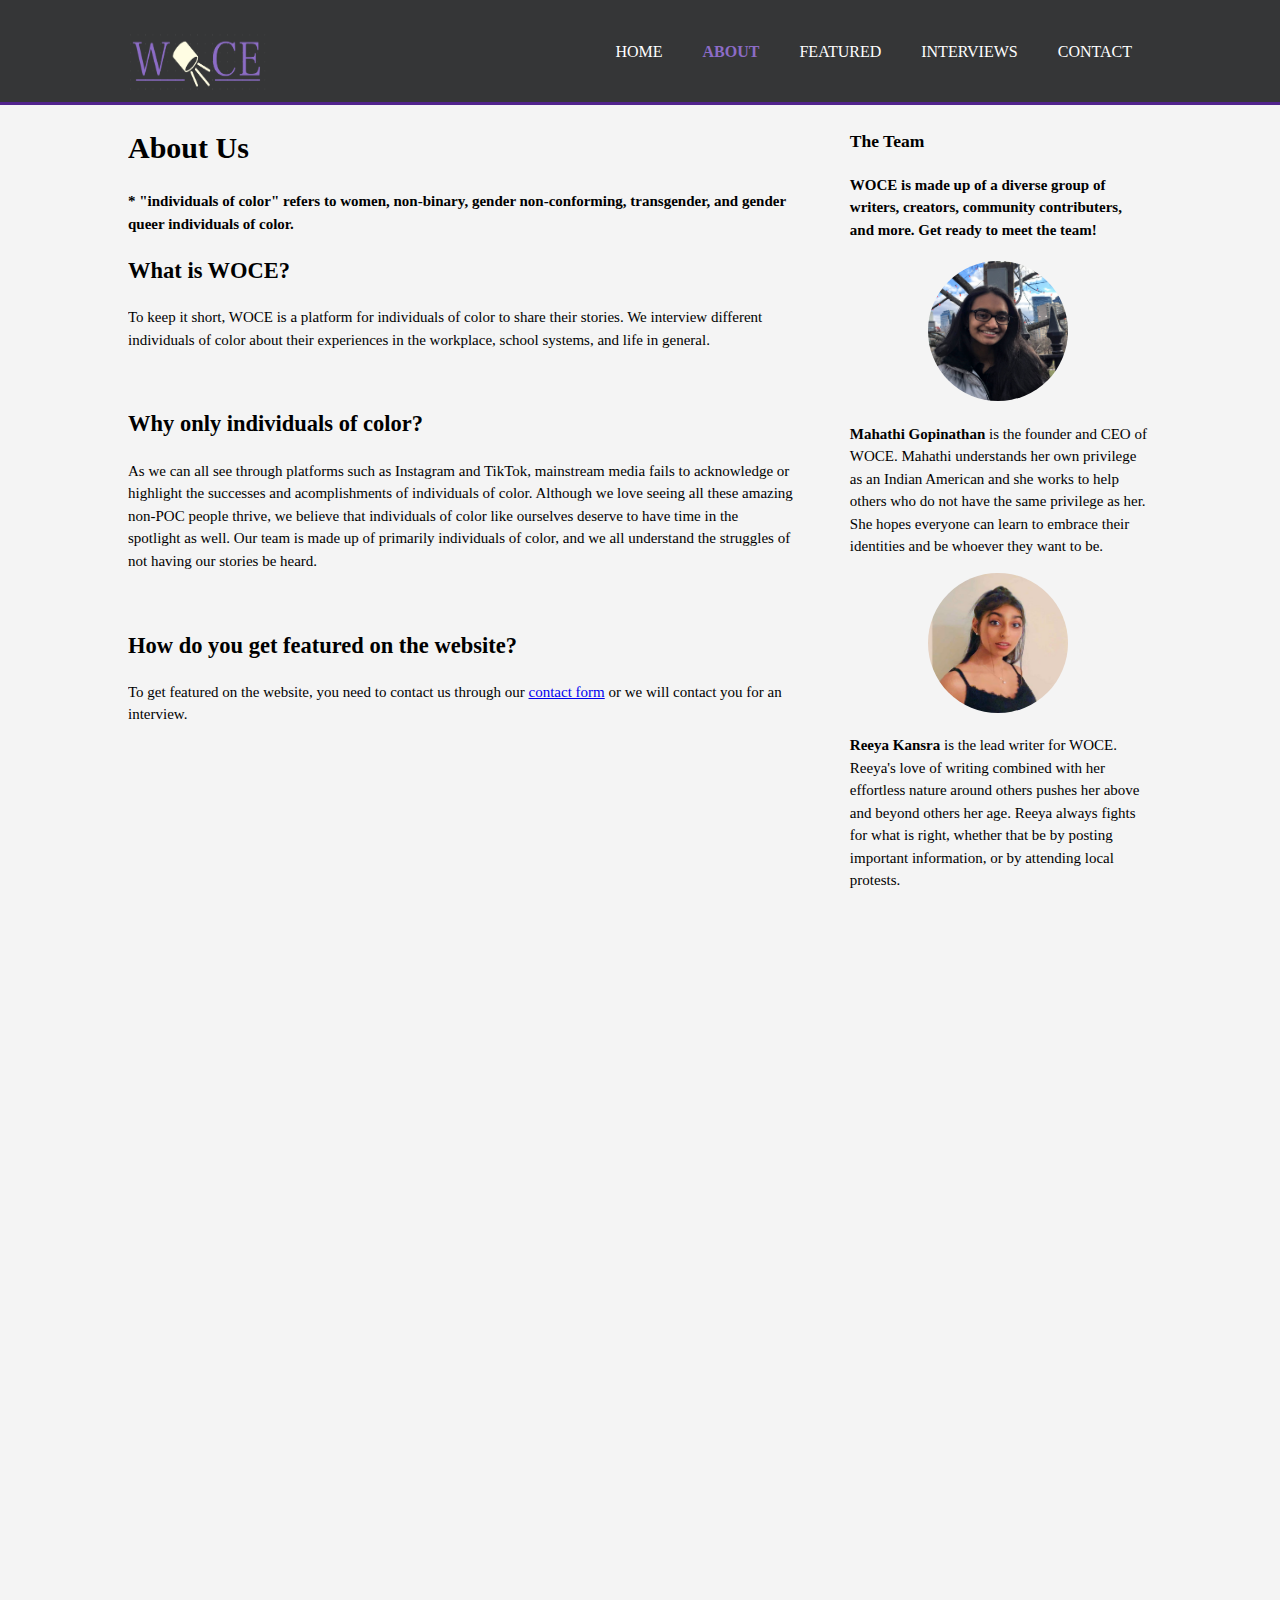
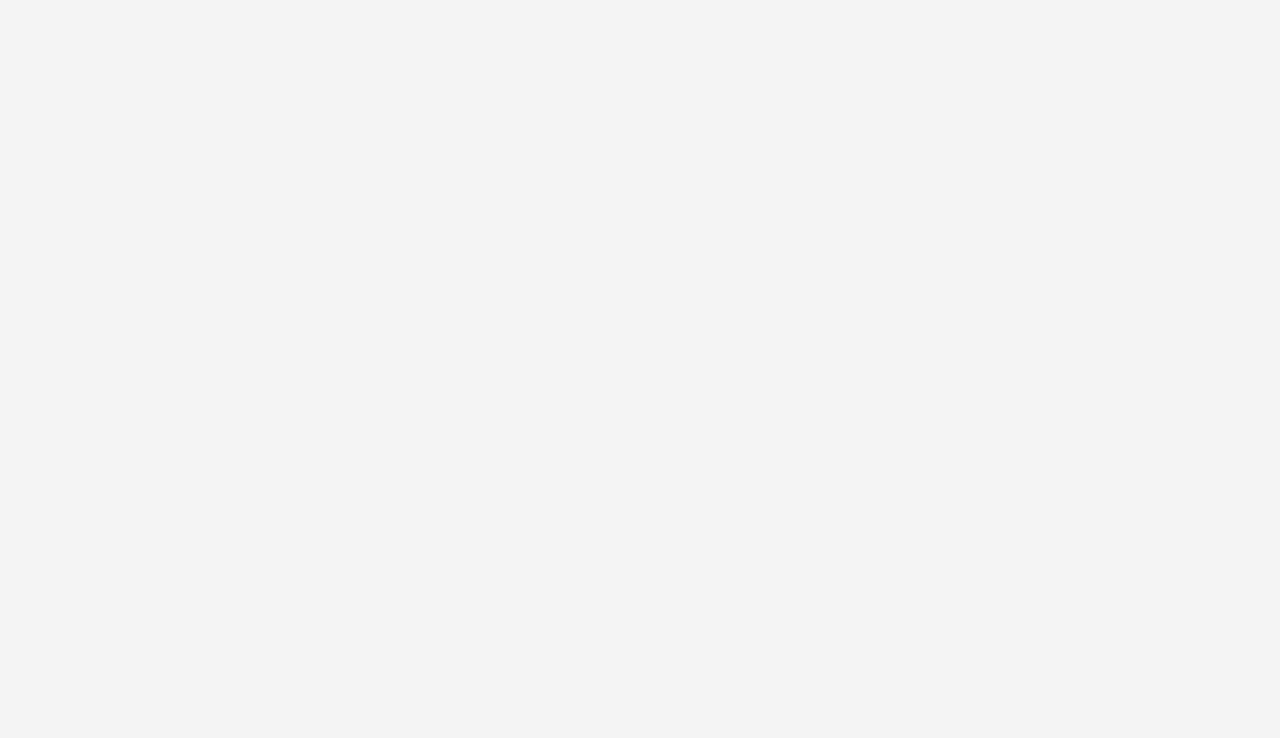
==== commit 0d27118b: "footer edits" ====
--- a/about.html
+++ b/about.html
@@ -8,6 +8,15 @@
         <title>WOCE. | About</title>
         <link rel="stylesheet" href="styles.css">
     </head>
+    <style>
+        html,body
+{
+    width: 100%;
+    margin: 0px;
+    padding: 0px;
+    overflow-x: hidden; 
+}
+    </style>
     <body>
         <header>
             <div class="container">
@@ -67,8 +76,8 @@
             </div>
         </section>
         <br><br><br>
-        <footer>
-            <p>WOCE<!--, Copyright &copy; 2020--></p>
-        </footer>
+        <!--<footer>
+            <p>WOCE</p>
+        </footer>-->
     </body>
 </html>